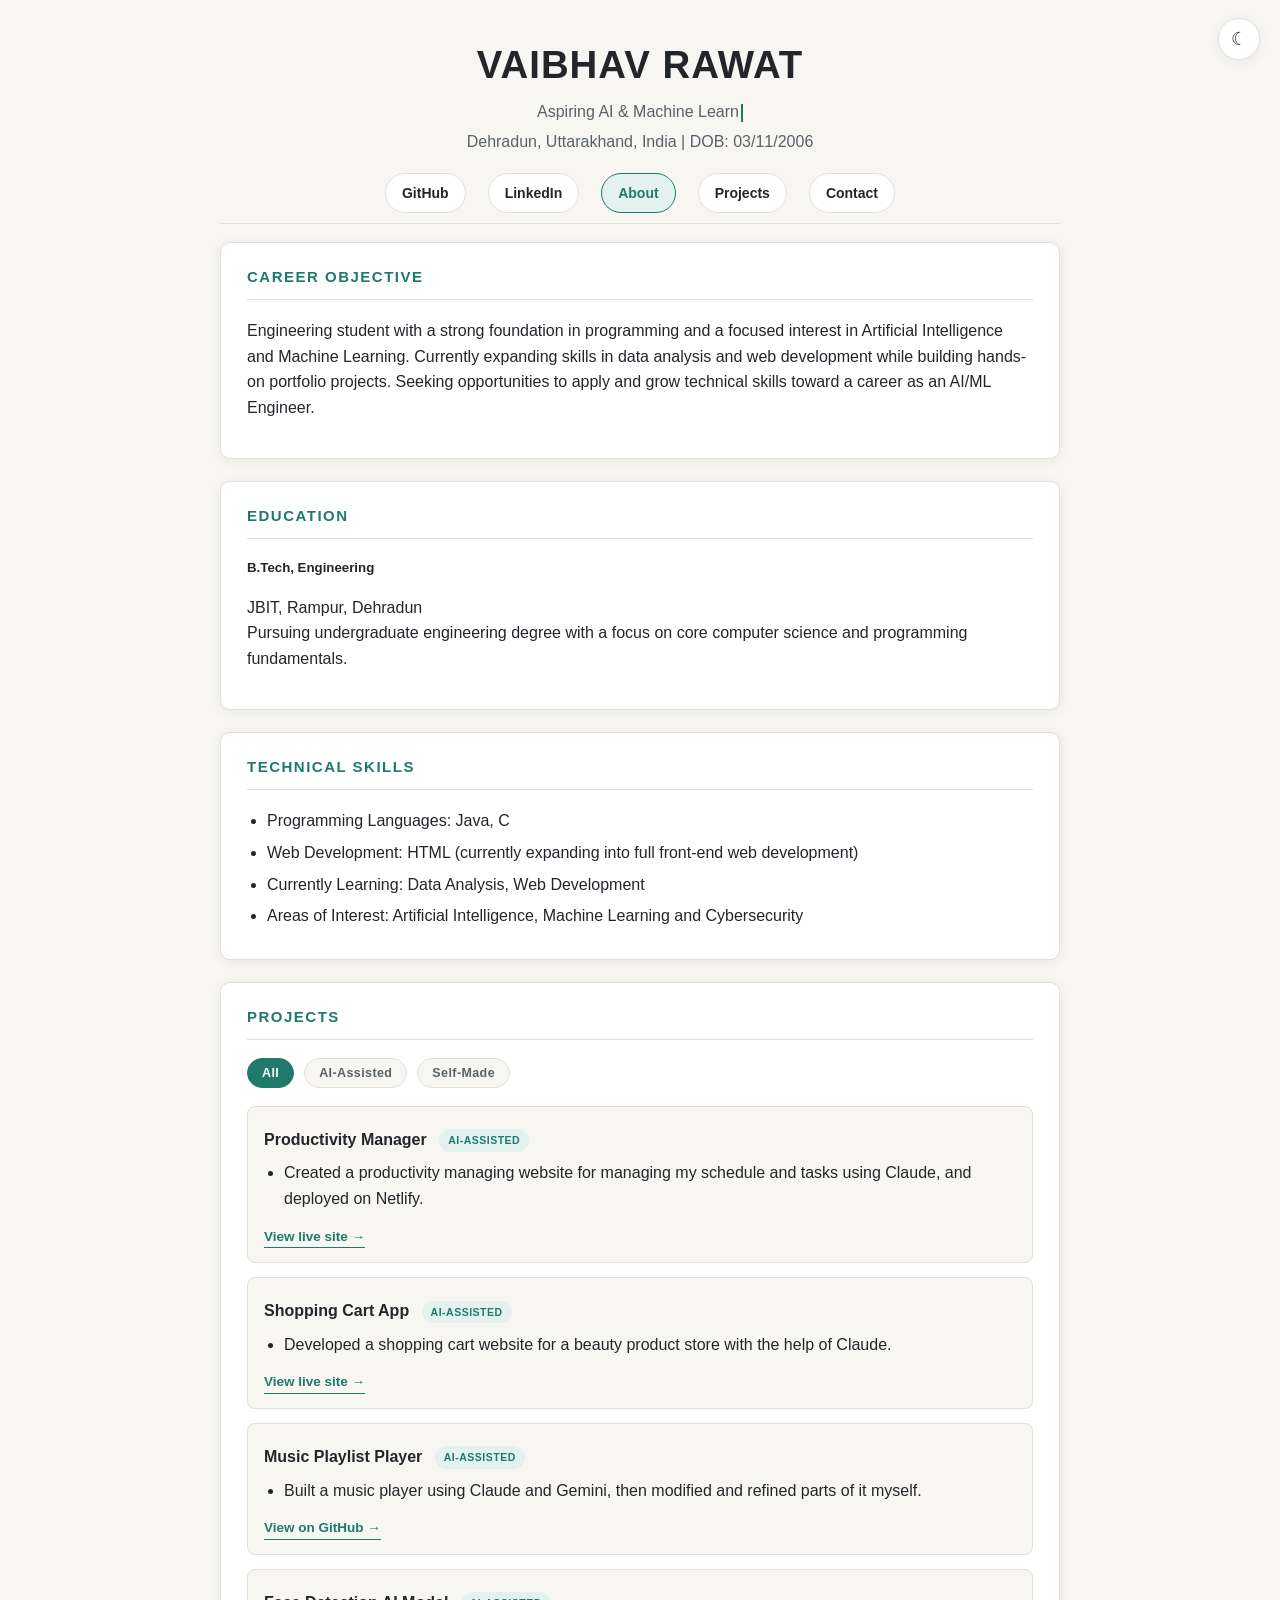
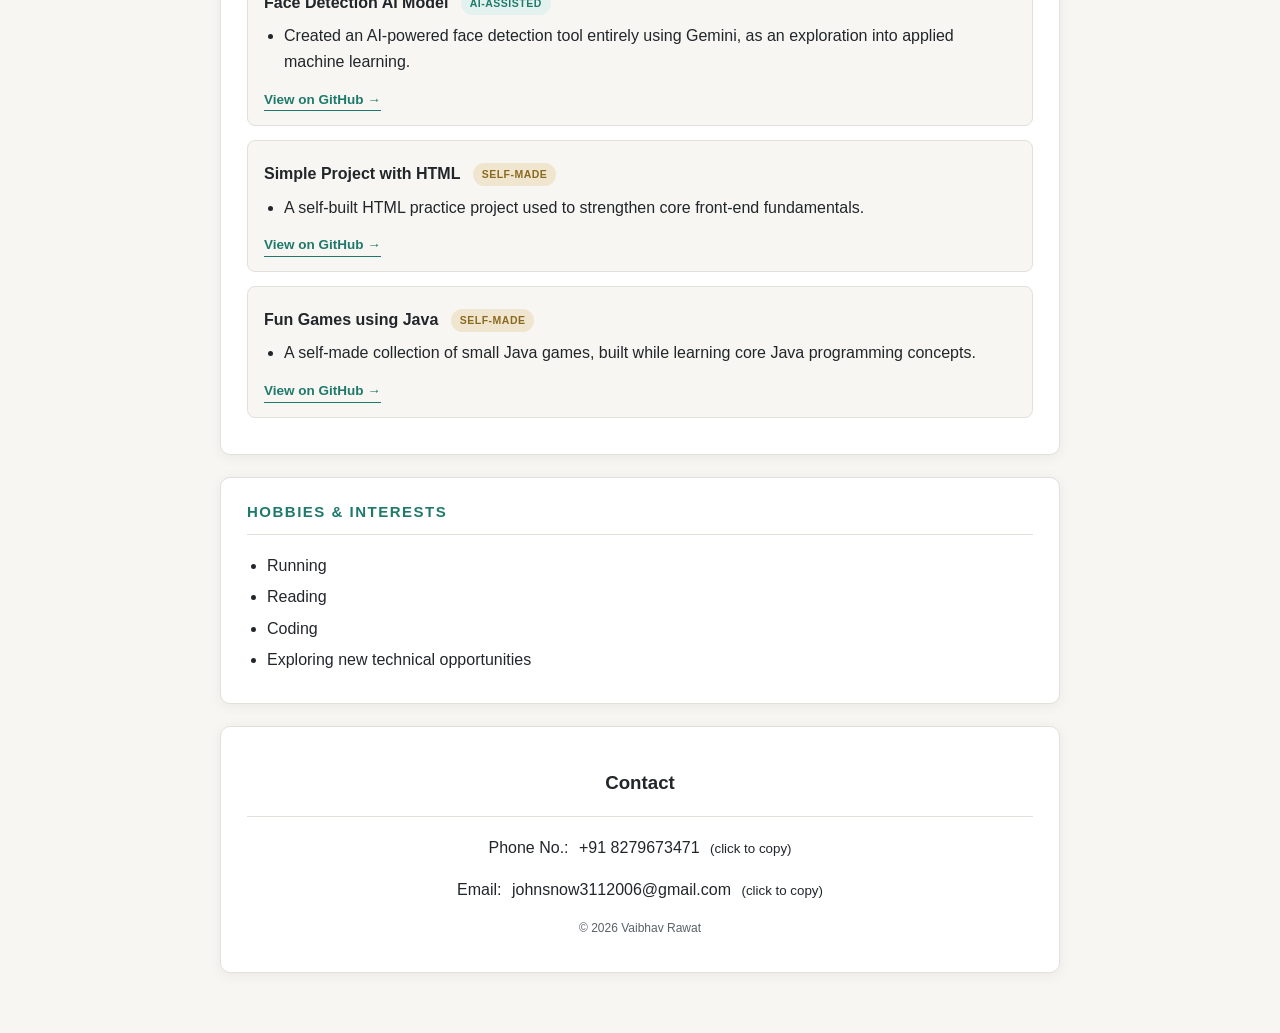
==== index.html @ 314aa216 "Create index.html" ====
<!DOCTYPE html>
<html lang="en">
<head>
    <meta charset="UTF-8">
    <meta name="viewport" content="width=device-width, initial-scale=1.0">
    <title>Vaibhav Rawat — Resume</title>
    <link rel="stylesheet" href="../css/index.css">
</head>
<body>

    <button class="theme-toggle" id="themeToggle" title="Toggle dark mode">☾</button>

    <div class="page-shell">

    <header>
        <div>
        <h1 align="center"><b><big>VAIBHAV RAWAT</big></b></h1>
        <p align="center" id="tagline" data-text="Aspiring AI &amp; Machine Learning Engineer">Aspiring AI &amp; Machine Learning Engineer</p>
        <p align="center">Dehradun, Uttarakhand, India | DOB: 03/11/2006</p>
        </div>

        <div id="links">
            <a href="https://github.com/vaibhavrawat-error404" style="text-decoration: none;" target="_blank">GitHub</a>
            <a href="https://www.linkedin.com/in/vaibhav-rawat-046279376/" style="text-decoration: none;" target="_blank">LinkedIn</a>
            <a href="#objective" data-section style="text-decoration: none;">About</a>
            <a href="#projects" data-section style="text-decoration: none;">Projects</a>
            <a href="#contact" data-section style="text-decoration: none;">Contact</a>
        </div>

        <hr>
    </header>

    <main>
        <section id="objective">
            <h3>Career Objective</h3>
            <hr>
            <p>Engineering student with a strong foundation in programming and a focused interest in Artificial Intelligence and Machine Learning. Currently expanding skills in data analysis and web development while building hands-on portfolio projects. Seeking opportunities to apply and grow technical skills toward a career as an AI/ML Engineer.</p>
        </section>

        <section id="education">
            <h3>Education</h3>
            <hr>
            <h5><b>B.Tech, Engineering</b></h5>
            <p>
                JBIT, Rampur, Dehradun<br>
                Pursuing undergraduate engineering degree with a focus on core computer science and programming fundamentals.
            </p>
        </section>

        <section id="skills">
            <h3>Technical Skills</h3>
            <hr>
            <ul>
                <li>Programming Languages: Java, C</li>
                <li>Web Development: HTML (currently expanding into full front-end web development)</li>
                <li>Currently Learning: Data Analysis, Web Development</li>
                <li>Areas of Interest: Artificial Intelligence, Machine Learning and Cybersecurity</li>
            </ul>
        </section>

        <section id="projects">
            <h3>Projects</h3>
            <hr>

            <div class="project-filters">
                <button class="filter-btn active" data-filter="all">All</button>
                <button class="filter-btn" data-filter="ai">AI-Assisted</button>
                <button class="filter-btn" data-filter="self">Self-Made</button>
            </div>

            <div class="project-card" data-type="ai">
                <h4>Productivity Manager <span class="badge ai">AI-Assisted</span></h4>
                <ul>
                    <li>Created a productivity managing website for managing my schedule and tasks using Claude, and deployed on Netlify.</li>
                </ul>
                <a class="project-link" href="https://managerforme.netlify.app" target="_blank">View live site →</a>
            </div>

            <div class="project-card" data-type="ai">
                <h4>Shopping Cart App <span class="badge ai">AI-Assisted</span></h4>
                <ul>
                    <li>Developed a shopping cart website for a beauty product store with the help of Claude.</li>
                </ul>
                <a class="project-link" href="https://glittering-pithivier-46cb53.netlify.app" target="_blank">View live site →</a>
            </div>

            <div class="project-card" data-type="ai">
                <h4>Music Playlist Player <span class="badge ai">AI-Assisted</span></h4>
                <ul>
                    <li>Built a music player using Claude and Gemini, then modified and refined parts of it myself.</li>
                </ul>
                <a class="project-link" href="https://github.com/vaibhavrawat-error404/Music-Playlist-Player" target="_blank">View on GitHub →</a>
            </div>

            <div class="project-card" data-type="ai">
                <h4>Face Detection AI Model <span class="badge ai">AI-Assisted</span></h4>
                <ul>
                    <li>Created an AI-powered face detection tool entirely using Gemini, as an exploration into applied machine learning.</li>
                </ul>
                <a class="project-link" href="https://github.com/vaibhavrawat-error404/face-detection-ai-model" target="_blank">View on GitHub →</a>
            </div>

            <div class="project-card" data-type="self">
                <h4>Simple Project with HTML <span class="badge self">Self-Made</span></h4>
                <ul>
                    <li>A self-built HTML practice project used to strengthen core front-end fundamentals.</li>
                </ul>
                <a class="project-link" href="https://github.com/vaibhavrawat-error404/simple-project-with-html" target="_blank">View on GitHub →</a>
            </div>

            <div class="project-card" data-type="self">
                <h4>Fun Games using Java <span class="badge self">Self-Made</span></h4>
                <ul>
                    <li>A self-made collection of small Java games, built while learning core Java programming concepts.</li>
                </ul>
                <a class="project-link" href="https://github.com/vaibhavrawat-error404/fun-games-using-java" target="_blank">View on GitHub →</a>
            </div>
        </section>

        <section id="hobbies">
            <h3>Hobbies &amp; Interests</h3>
            <hr>
            <ul>
                <li>Running</li>
                <li>Reading</li>
                <li>Coding</li>
                <li>Exploring new technical opportunities</li>
            </ul>
        </section>
    </main>

    <footer id="contact">
        <h3 align="center">Contact</h3>
        <hr>
        <p align="center">Phone No.: <span class="copyable" data-copy="+91 8279673471">+91 8279673471</span> <small>(click to copy)</small></p>
        <p align="center">Email: <span class="copyable" data-copy="johnsnow3112006@gmail.com">johnsnow3112006@gmail.com</span> <small>(click to copy)</small></p>
        <p align="center" style="font-size:12px; color:var(--text-soft);">© <span id="year"></span> Vaibhav Rawat</p>
    </footer>

    </div>

    <button id="backToTop" title="Back to top">↑</button>
    <div id="toast"></div>

    <script src="../js/index.js"></script>
</body>
</html>
---- css/index.css ----
/* ===========================================================
   Vaibhav Rawat — Resume Site Styles
   Simple, clean palette: off-white base + single teal accent
   =========================================================== */

:root{
  --bg:#f7f6f2;
  --bg-alt:#ffffff;
  --text:#22262b;
  --text-soft:#5a6169;
  --accent:#1f7a6c;
  --accent-soft:#e4f2ef;
  --border:#e2e0da;
  --shadow:0 2px 14px rgba(0,0,0,0.06);
  --radius:10px;
}

[data-theme="dark"]{
  --bg:#15181c;
  --bg-alt:#1c2126;
  --text:#eceef0;
  --text-soft:#9aa2ab;
  --accent:#4fd3bd;
  --accent-soft:#1e2b29;
  --border:#2a2f35;
  --shadow:0 2px 14px rgba(0,0,0,0.35);
}

*{ box-sizing:border-box; }

html{ scroll-behavior:smooth; }

body{
  margin:0;
  background:var(--bg);
  color:var(--text);
  font-family:'Segoe UI', Roboto, Helvetica, Arial, sans-serif;
  line-height:1.6;
  transition:background .3s ease, color .3s ease;
}

a{ color:var(--accent); }

hr{ border:none; border-top:1px solid var(--border); margin:10px 0 18px; }

/* ---------- Layout shell ---------- */
.page-shell{ max-width:880px; margin:0 auto; padding:0 20px 60px; }

/* ---------- Header ---------- */
header{ padding-top:34px; position:relative; }

.theme-toggle{
  position:fixed; top:18px; right:20px; z-index:50;
  width:42px; height:42px; border-radius:50%;
  border:1px solid var(--border); background:var(--bg-alt);
  color:var(--text); cursor:pointer; font-size:18px;
  display:flex; align-items:center; justify-content:center;
  box-shadow:var(--shadow); transition:transform .2s ease;
}
.theme-toggle:hover{ transform:scale(1.06); }

header h1{ margin:0 0 4px; letter-spacing:1px; }
header p{ margin:4px 0; color:var(--text-soft); }

#links{
  display:flex; justify-content:center; gap:22px; margin:18px 0 6px;
  flex-wrap:wrap;
}
#links a{
  text-decoration:none; color:var(--text); font-weight:600; font-size:14px;
  padding:8px 16px; border:1px solid var(--border); border-radius:999px;
  transition:all .2s ease; background:var(--bg-alt);
}
#links a:hover{ background:var(--accent); color:#fff; border-color:var(--accent); }
#links a.active-nav{ background:var(--accent-soft); border-color:var(--accent); color:var(--accent); }

/* ---------- Sections / boxes ---------- */
main section{
  background:var(--bg-alt);
  border:1px solid var(--border);
  border-radius:var(--radius);
  padding:22px 26px;
  margin-bottom:22px;
  box-shadow:var(--shadow);
  opacity:0;
  transform:translateY(18px);
  transition:opacity .6s ease, transform .6s ease;
}
main section.in-view{ opacity:1; transform:translateY(0); }

main section h3{
  margin:0 0 10px; font-size:15px; letter-spacing:1.5px;
  color:var(--accent); text-transform:uppercase;
}

main section h5, main section h4{ margin:6px 0 4px; }

ul{ padding-left:20px; margin:8px 0; }
li{ margin-bottom:6px; }

/* ---------- Projects ---------- */
.project-filters{
  display:flex; gap:10px; margin:2px 0 18px; flex-wrap:wrap;
}
.filter-btn{
  font-family:inherit; font-size:12.5px; font-weight:600; letter-spacing:.4px;
  padding:7px 14px; border-radius:999px; border:1px solid var(--border);
  background:var(--bg); color:var(--text-soft); cursor:pointer; transition:all .2s ease;
}
.filter-btn:hover{ border-color:var(--accent); color:var(--accent); }
.filter-btn.active{ background:var(--accent); border-color:var(--accent); color:#fff; }

.project-card{
  border:1px solid var(--border); border-radius:8px; padding:14px 16px;
  margin-bottom:14px; background:var(--bg); transition:all .35s ease;
}
.project-card:hover{ border-color:var(--accent); transform:translateY(-2px); box-shadow:var(--shadow); }
.project-card.hidden{ display:none; }

.badge{
  display:inline-block; font-size:10.5px; font-weight:700; letter-spacing:.5px;
  padding:3px 9px; border-radius:999px; margin-left:8px; vertical-align:middle;
  text-transform:uppercase;
}
.badge.ai{ background:var(--accent-soft); color:var(--accent); }
.badge.self{ background:#f0e6cf; color:#8a6a20; }
[data-theme="dark"] .badge.self{ background:#332a14; color:#e0c072; }

.project-link{
  display:inline-block; margin-top:6px; font-size:13.5px; font-weight:600;
  text-decoration:none; border-bottom:1px solid var(--accent);
}

/* ---------- Contact ---------- */
footer{
  background:var(--bg-alt); border:1px solid var(--border); border-radius:var(--radius);
  padding:22px 26px; box-shadow:var(--shadow);
}
.copyable{
  cursor:pointer; padding:3px 6px; border-radius:5px; transition:background .2s ease;
}
.copyable:hover{ background:var(--accent-soft); }

#toast{
  position:fixed; bottom:26px; left:50%; transform:translateX(-50%) translateY(20px);
  background:var(--text); color:var(--bg); padding:10px 18px; border-radius:8px;
  font-size:13px; opacity:0; pointer-events:none; transition:all .3s ease; z-index:60;
}
#toast.show{ opacity:1; transform:translateX(-50%) translateY(0); }

/* ---------- Back to top ---------- */
#backToTop{
  position:fixed; bottom:26px; right:24px; width:44px; height:44px; border-radius:50%;
  background:var(--accent); color:#fff; border:none; font-size:18px; cursor:pointer;
  box-shadow:var(--shadow); opacity:0; pointer-events:none; transition:all .3s ease; z-index:50;
}
#backToTop.show{ opacity:1; pointer-events:auto; }
#backToTop:hover{ transform:translateY(-3px); }

/* ---------- Typing tagline ---------- */
#tagline{ min-height:1.4em; }
#tagline .cursor{ display:inline-block; width:2px; height:1.1em; vertical-align:middle; background:var(--accent); margin-left:2px; animation:blink 0.9s steps(1) infinite; }
@keyframes blink{ 50%{ opacity:0; } }

@media (max-width:600px){
  header h1 big{ font-size:26px; }
  main section{ padding:18px; }
  .theme-toggle{ top:12px; right:12px; }
}
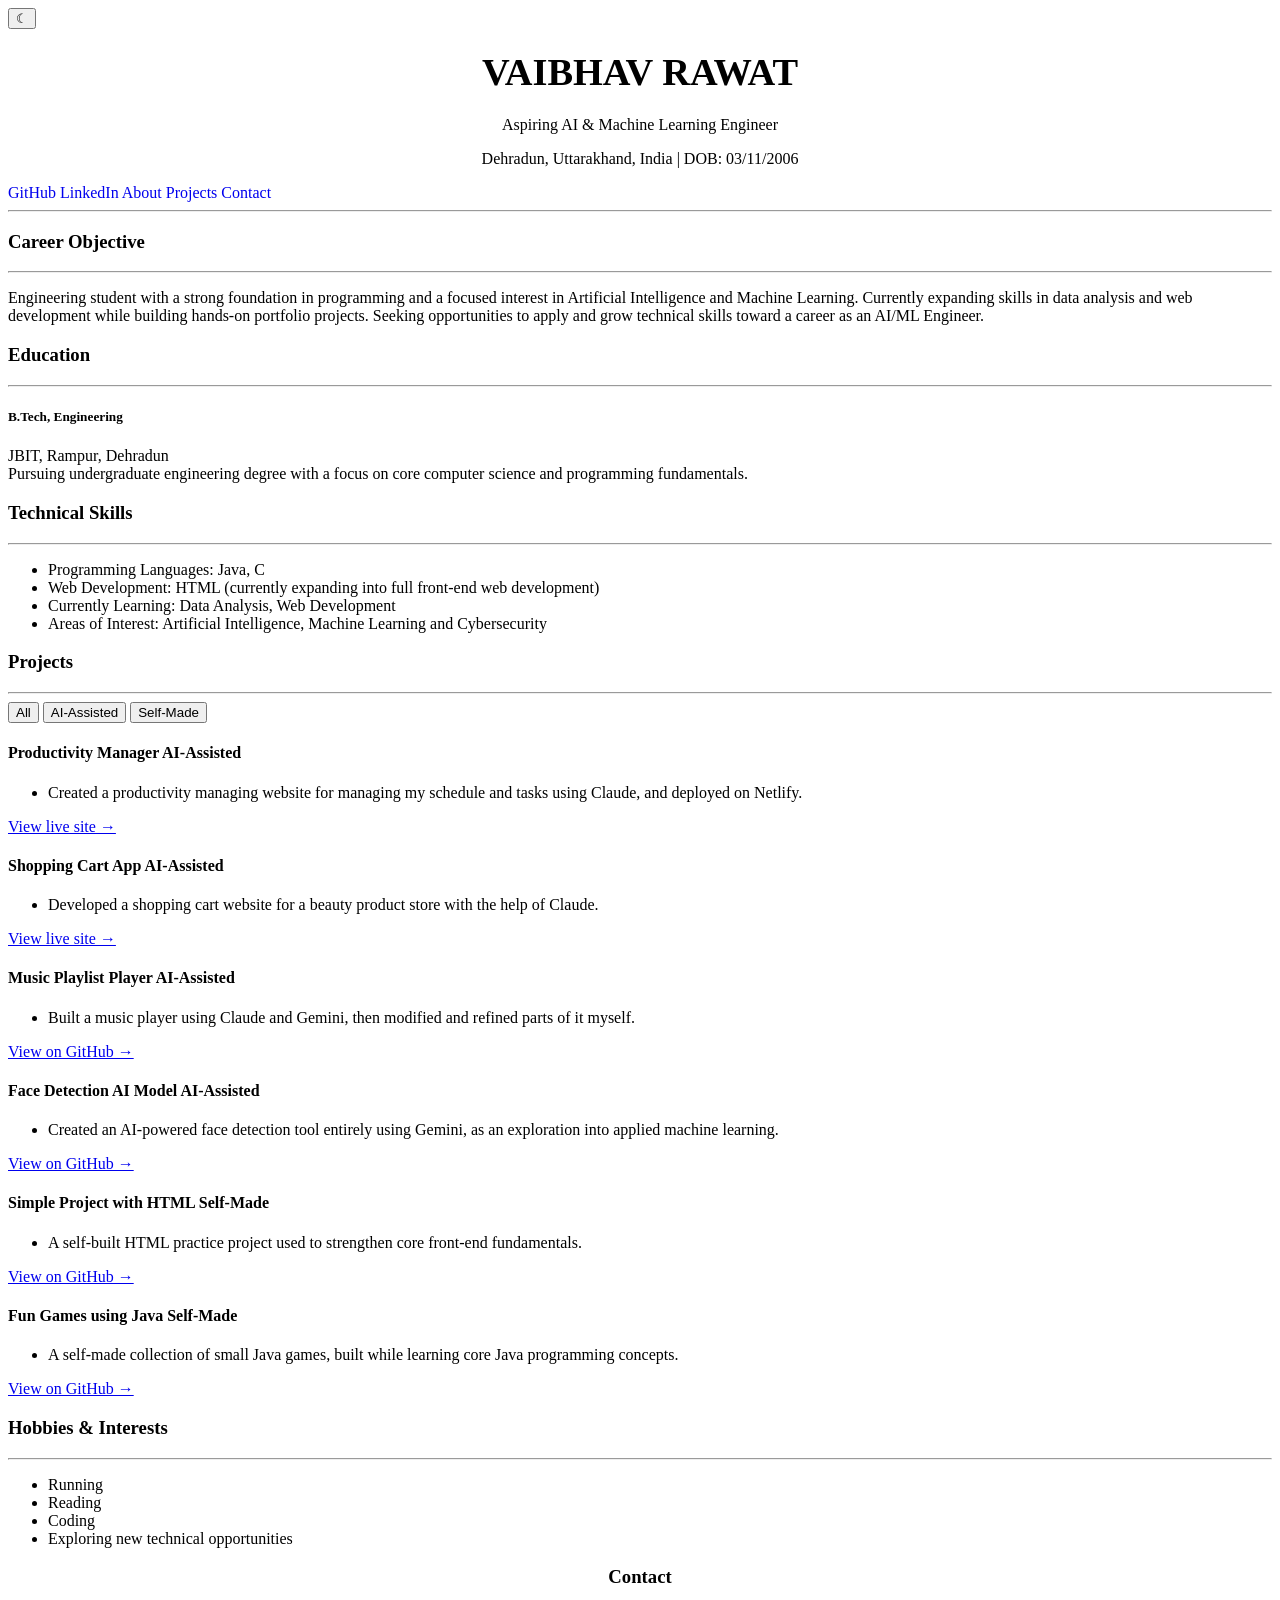
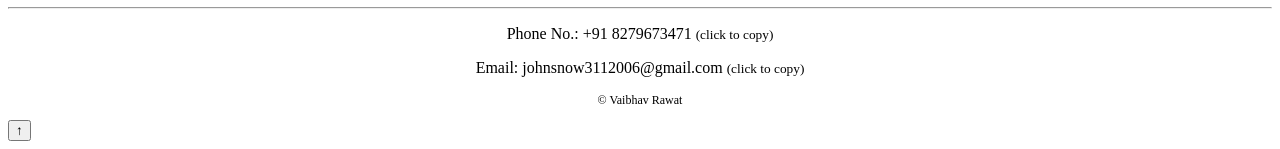
==== commit 1e8d3c0b: "Fix stylesheet and script paths in index.html" ====
--- a/index.html
+++ b/index.html
@@ -4,7 +4,7 @@
     <meta charset="UTF-8">
     <meta name="viewport" content="width=device-width, initial-scale=1.0">
     <title>Vaibhav Rawat — Resume</title>
-    <link rel="stylesheet" href="../css/index.css">
+    <link rel="stylesheet" href="..css/css/index.css">
 </head>
 <body>
 
@@ -142,6 +142,6 @@
     <button id="backToTop" title="Back to top">↑</button>
     <div id="toast"></div>
 
-    <script src="../js/index.js"></script>
+    <script src="..js/js/index.js"></script>
 </body>
 </html>
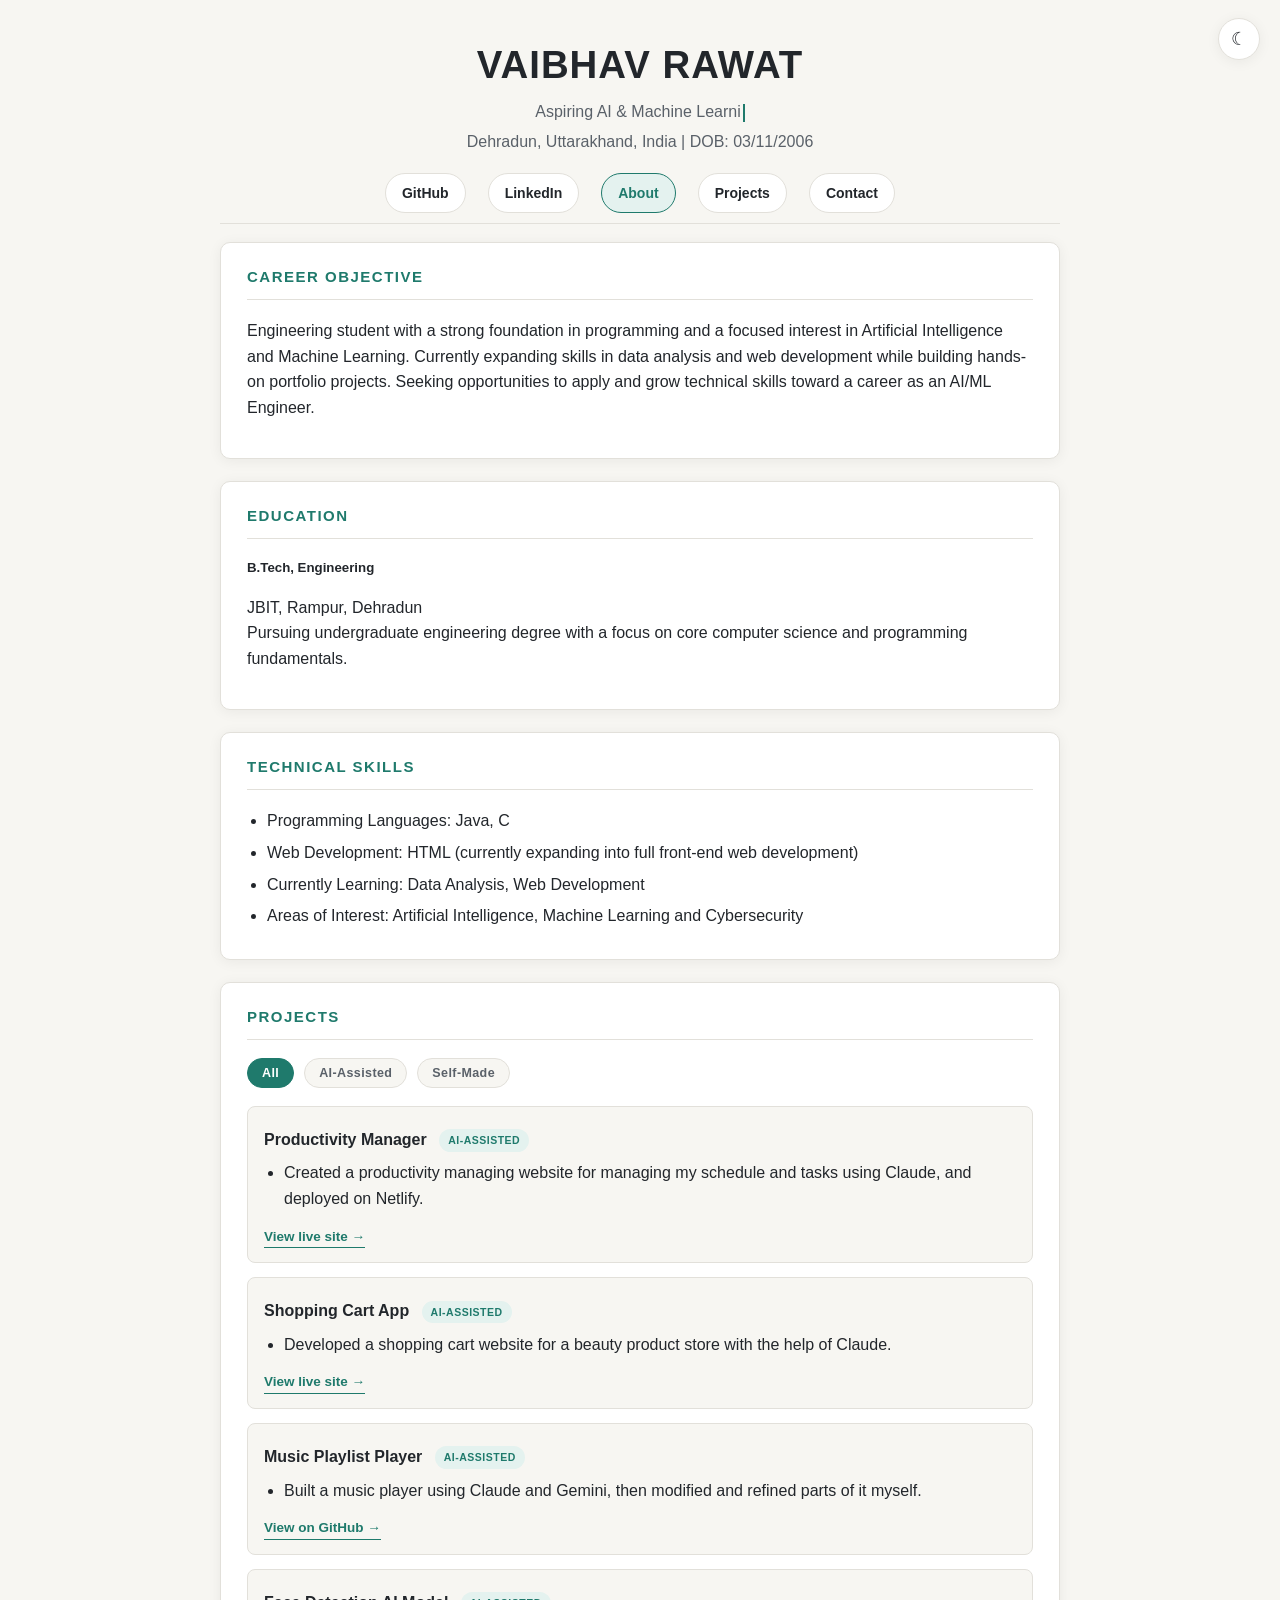
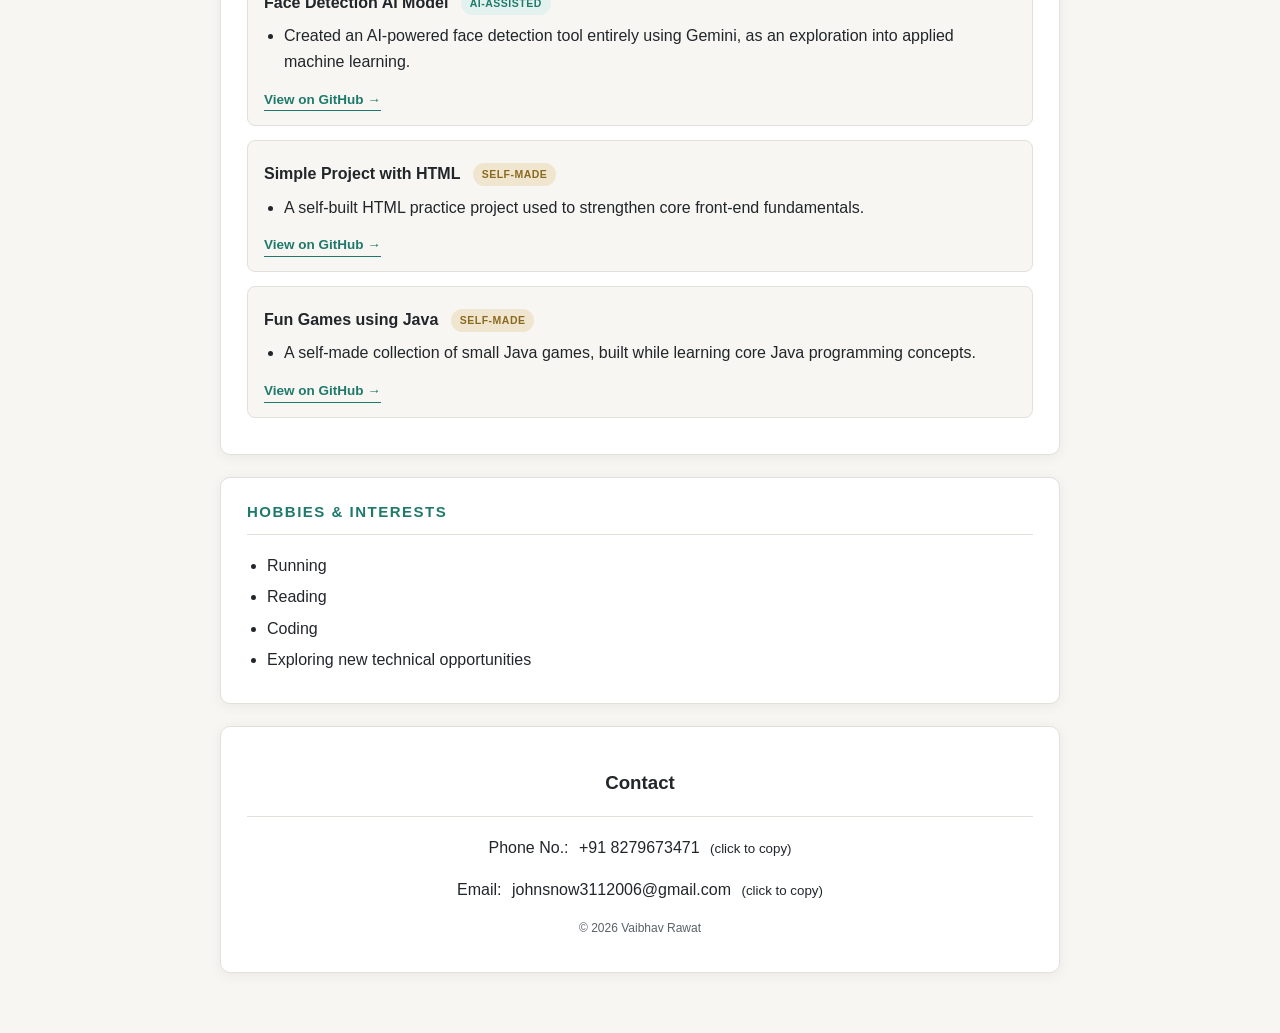
==== commit c56ef83f: "Fix stylesheet and script paths in index.html" ====
--- a/index.html
+++ b/index.html
@@ -4,7 +4,7 @@
     <meta charset="UTF-8">
     <meta name="viewport" content="width=device-width, initial-scale=1.0">
     <title>Vaibhav Rawat — Resume</title>
-    <link rel="stylesheet" href="..css/css/index.css">
+    <link rel="stylesheet" href="css/index.css">
 </head>
 <body>
 
@@ -142,6 +142,6 @@
     <button id="backToTop" title="Back to top">↑</button>
     <div id="toast"></div>
 
-    <script src="..js/js/index.js"></script>
+    <script src="js/index.js"></script>
 </body>
 </html>
--- a/css/index.css
+++ b/css/index.css
@@ -0,0 +1,169 @@
+/* ===========================================================
+   Vaibhav Rawat — Resume Site Styles
+   Simple, clean palette: off-white base + single teal accent
+   =========================================================== */
+
+:root{
+  --bg:#f7f6f2;
+  --bg-alt:#ffffff;
+  --text:#22262b;
+  --text-soft:#5a6169;
+  --accent:#1f7a6c;
+  --accent-soft:#e4f2ef;
+  --border:#e2e0da;
+  --shadow:0 2px 14px rgba(0,0,0,0.06);
+  --radius:10px;
+}
+
+[data-theme="dark"]{
+  --bg:#15181c;
+  --bg-alt:#1c2126;
+  --text:#eceef0;
+  --text-soft:#9aa2ab;
+  --accent:#4fd3bd;
+  --accent-soft:#1e2b29;
+  --border:#2a2f35;
+  --shadow:0 2px 14px rgba(0,0,0,0.35);
+}
+
+*{ box-sizing:border-box; }
+
+html{ scroll-behavior:smooth; }
+
+body{
+  margin:0;
+  background:var(--bg);
+  color:var(--text);
+  font-family:'Segoe UI', Roboto, Helvetica, Arial, sans-serif;
+  line-height:1.6;
+  transition:background .3s ease, color .3s ease;
+}
+
+a{ color:var(--accent); }
+
+hr{ border:none; border-top:1px solid var(--border); margin:10px 0 18px; }
+
+/* ---------- Layout shell ---------- */
+.page-shell{ max-width:880px; margin:0 auto; padding:0 20px 60px; }
+
+/* ---------- Header ---------- */
+header{ padding-top:34px; position:relative; }
+
+.theme-toggle{
+  position:fixed; top:18px; right:20px; z-index:50;
+  width:42px; height:42px; border-radius:50%;
+  border:1px solid var(--border); background:var(--bg-alt);
+  color:var(--text); cursor:pointer; font-size:18px;
+  display:flex; align-items:center; justify-content:center;
+  box-shadow:var(--shadow); transition:transform .2s ease;
+}
+.theme-toggle:hover{ transform:scale(1.06); }
+
+header h1{ margin:0 0 4px; letter-spacing:1px; }
+header p{ margin:4px 0; color:var(--text-soft); }
+
+#links{
+  display:flex; justify-content:center; gap:22px; margin:18px 0 6px;
+  flex-wrap:wrap;
+}
+#links a{
+  text-decoration:none; color:var(--text); font-weight:600; font-size:14px;
+  padding:8px 16px; border:1px solid var(--border); border-radius:999px;
+  transition:all .2s ease; background:var(--bg-alt);
+}
+#links a:hover{ background:var(--accent); color:#fff; border-color:var(--accent); }
+#links a.active-nav{ background:var(--accent-soft); border-color:var(--accent); color:var(--accent); }
+
+/* ---------- Sections / boxes ---------- */
+main section{
+  background:var(--bg-alt);
+  border:1px solid var(--border);
+  border-radius:var(--radius);
+  padding:22px 26px;
+  margin-bottom:22px;
+  box-shadow:var(--shadow);
+  opacity:0;
+  transform:translateY(18px);
+  transition:opacity .6s ease, transform .6s ease;
+}
+main section.in-view{ opacity:1; transform:translateY(0); }
+
+main section h3{
+  margin:0 0 10px; font-size:15px; letter-spacing:1.5px;
+  color:var(--accent); text-transform:uppercase;
+}
+
+main section h5, main section h4{ margin:6px 0 4px; }
+
+ul{ padding-left:20px; margin:8px 0; }
+li{ margin-bottom:6px; }
+
+/* ---------- Projects ---------- */
+.project-filters{
+  display:flex; gap:10px; margin:2px 0 18px; flex-wrap:wrap;
+}
+.filter-btn{
+  font-family:inherit; font-size:12.5px; font-weight:600; letter-spacing:.4px;
+  padding:7px 14px; border-radius:999px; border:1px solid var(--border);
+  background:var(--bg); color:var(--text-soft); cursor:pointer; transition:all .2s ease;
+}
+.filter-btn:hover{ border-color:var(--accent); color:var(--accent); }
+.filter-btn.active{ background:var(--accent); border-color:var(--accent); color:#fff; }
+
+.project-card{
+  border:1px solid var(--border); border-radius:8px; padding:14px 16px;
+  margin-bottom:14px; background:var(--bg); transition:all .35s ease;
+}
+.project-card:hover{ border-color:var(--accent); transform:translateY(-2px); box-shadow:var(--shadow); }
+.project-card.hidden{ display:none; }
+
+.badge{
+  display:inline-block; font-size:10.5px; font-weight:700; letter-spacing:.5px;
+  padding:3px 9px; border-radius:999px; margin-left:8px; vertical-align:middle;
+  text-transform:uppercase;
+}
+.badge.ai{ background:var(--accent-soft); color:var(--accent); }
+.badge.self{ background:#f0e6cf; color:#8a6a20; }
+[data-theme="dark"] .badge.self{ background:#332a14; color:#e0c072; }
+
+.project-link{
+  display:inline-block; margin-top:6px; font-size:13.5px; font-weight:600;
+  text-decoration:none; border-bottom:1px solid var(--accent);
+}
+
+/* ---------- Contact ---------- */
+footer{
+  background:var(--bg-alt); border:1px solid var(--border); border-radius:var(--radius);
+  padding:22px 26px; box-shadow:var(--shadow);
+}
+.copyable{
+  cursor:pointer; padding:3px 6px; border-radius:5px; transition:background .2s ease;
+}
+.copyable:hover{ background:var(--accent-soft); }
+
+#toast{
+  position:fixed; bottom:26px; left:50%; transform:translateX(-50%) translateY(20px);
+  background:var(--text); color:var(--bg); padding:10px 18px; border-radius:8px;
+  font-size:13px; opacity:0; pointer-events:none; transition:all .3s ease; z-index:60;
+}
+#toast.show{ opacity:1; transform:translateX(-50%) translateY(0); }
+
+/* ---------- Back to top ---------- */
+#backToTop{
+  position:fixed; bottom:26px; right:24px; width:44px; height:44px; border-radius:50%;
+  background:var(--accent); color:#fff; border:none; font-size:18px; cursor:pointer;
+  box-shadow:var(--shadow); opacity:0; pointer-events:none; transition:all .3s ease; z-index:50;
+}
+#backToTop.show{ opacity:1; pointer-events:auto; }
+#backToTop:hover{ transform:translateY(-3px); }
+
+/* ---------- Typing tagline ---------- */
+#tagline{ min-height:1.4em; }
+#tagline .cursor{ display:inline-block; width:2px; height:1.1em; vertical-align:middle; background:var(--accent); margin-left:2px; animation:blink 0.9s steps(1) infinite; }
+@keyframes blink{ 50%{ opacity:0; } }
+
+@media (max-width:600px){
+  header h1 big{ font-size:26px; }
+  main section{ padding:18px; }
+  .theme-toggle{ top:12px; right:12px; }
+}
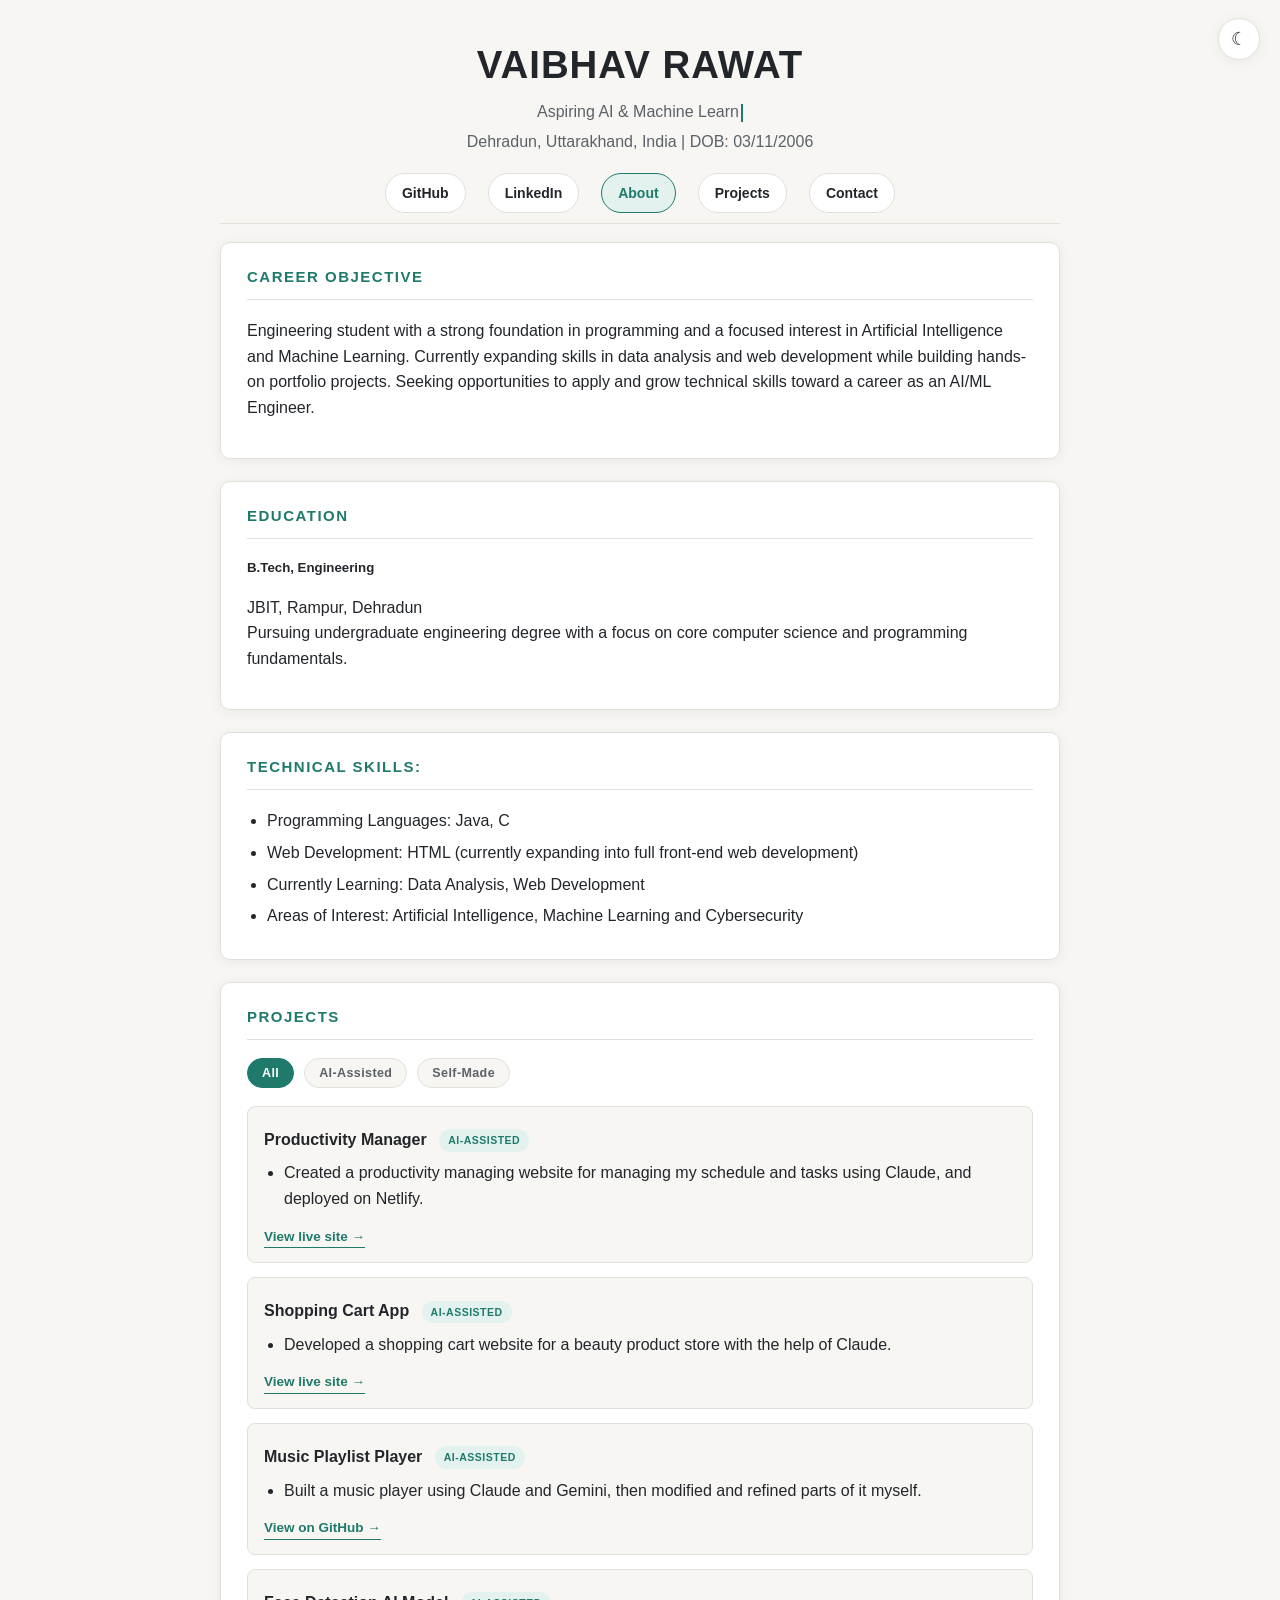
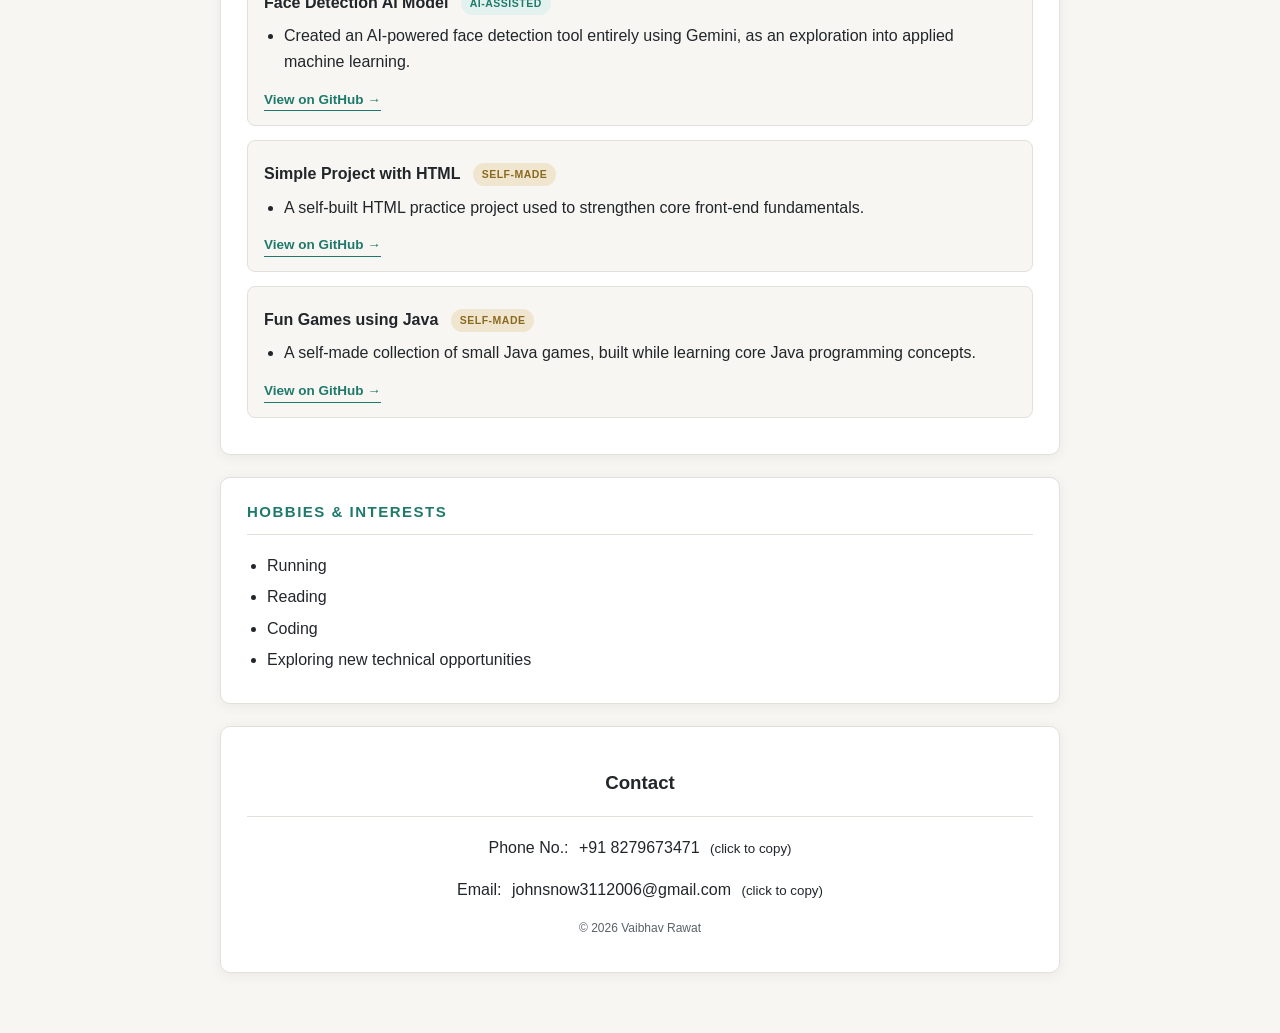
==== commit 905085ad: "Add colon to Technical Skills heading" ====
--- a/index.html
+++ b/index.html
@@ -48,7 +48,7 @@
         </section>
 
         <section id="skills">
-            <h3>Technical Skills</h3>
+            <h3>Technical Skills:</h3>
             <hr>
             <ul>
                 <li>Programming Languages: Java, C</li>
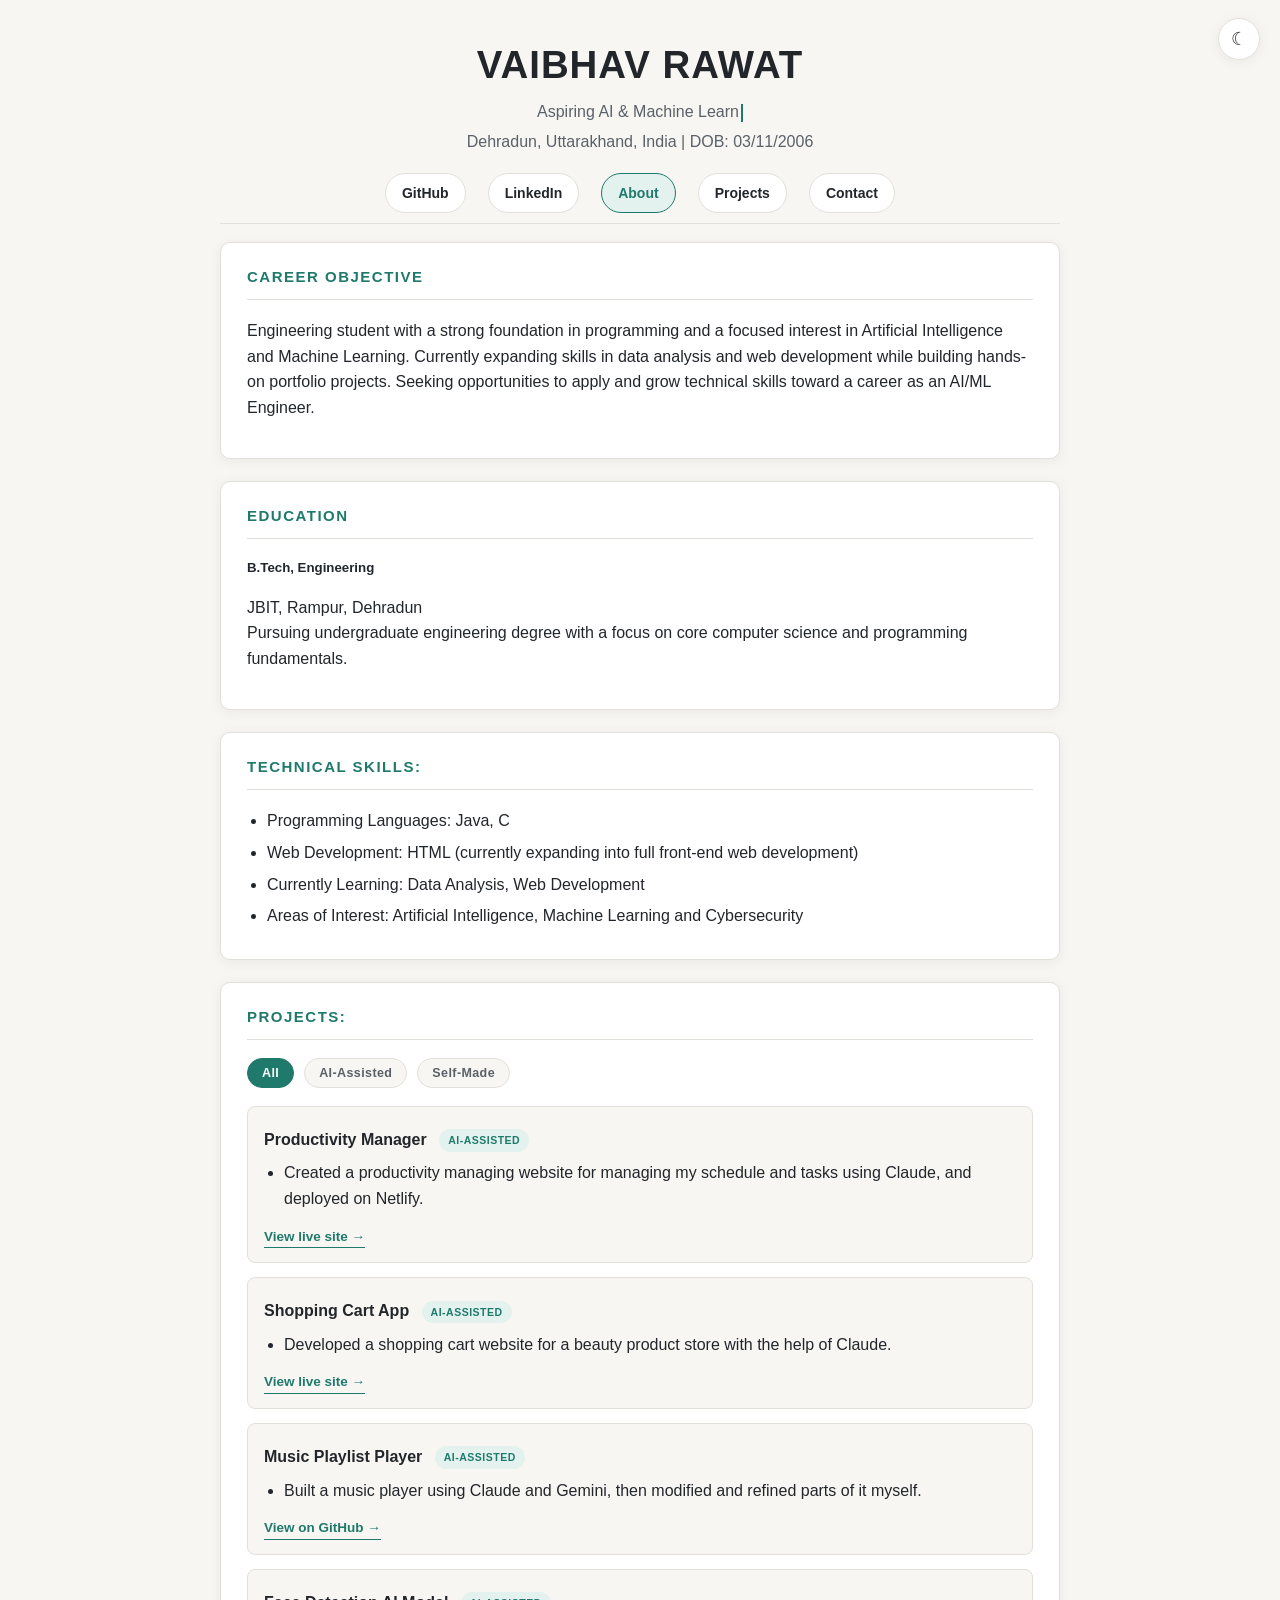
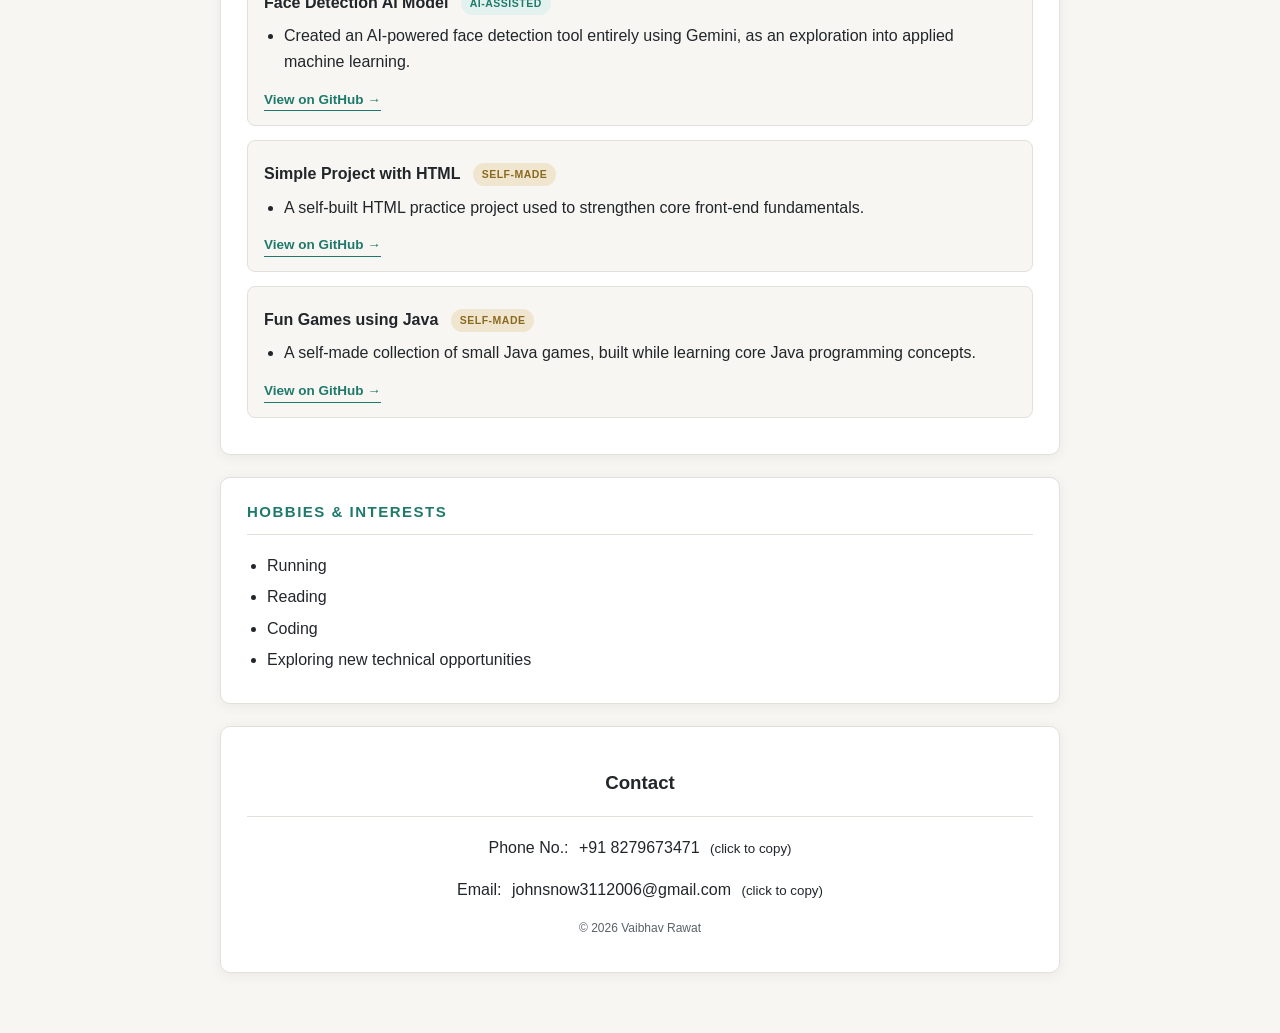
==== commit 07312d3e: "Add colon to Projects heading in index.html" ====
--- a/index.html
+++ b/index.html
@@ -59,7 +59,7 @@
         </section>
 
         <section id="projects">
-            <h3>Projects</h3>
+            <h3>Projects:</h3>
             <hr>
 
             <div class="project-filters">
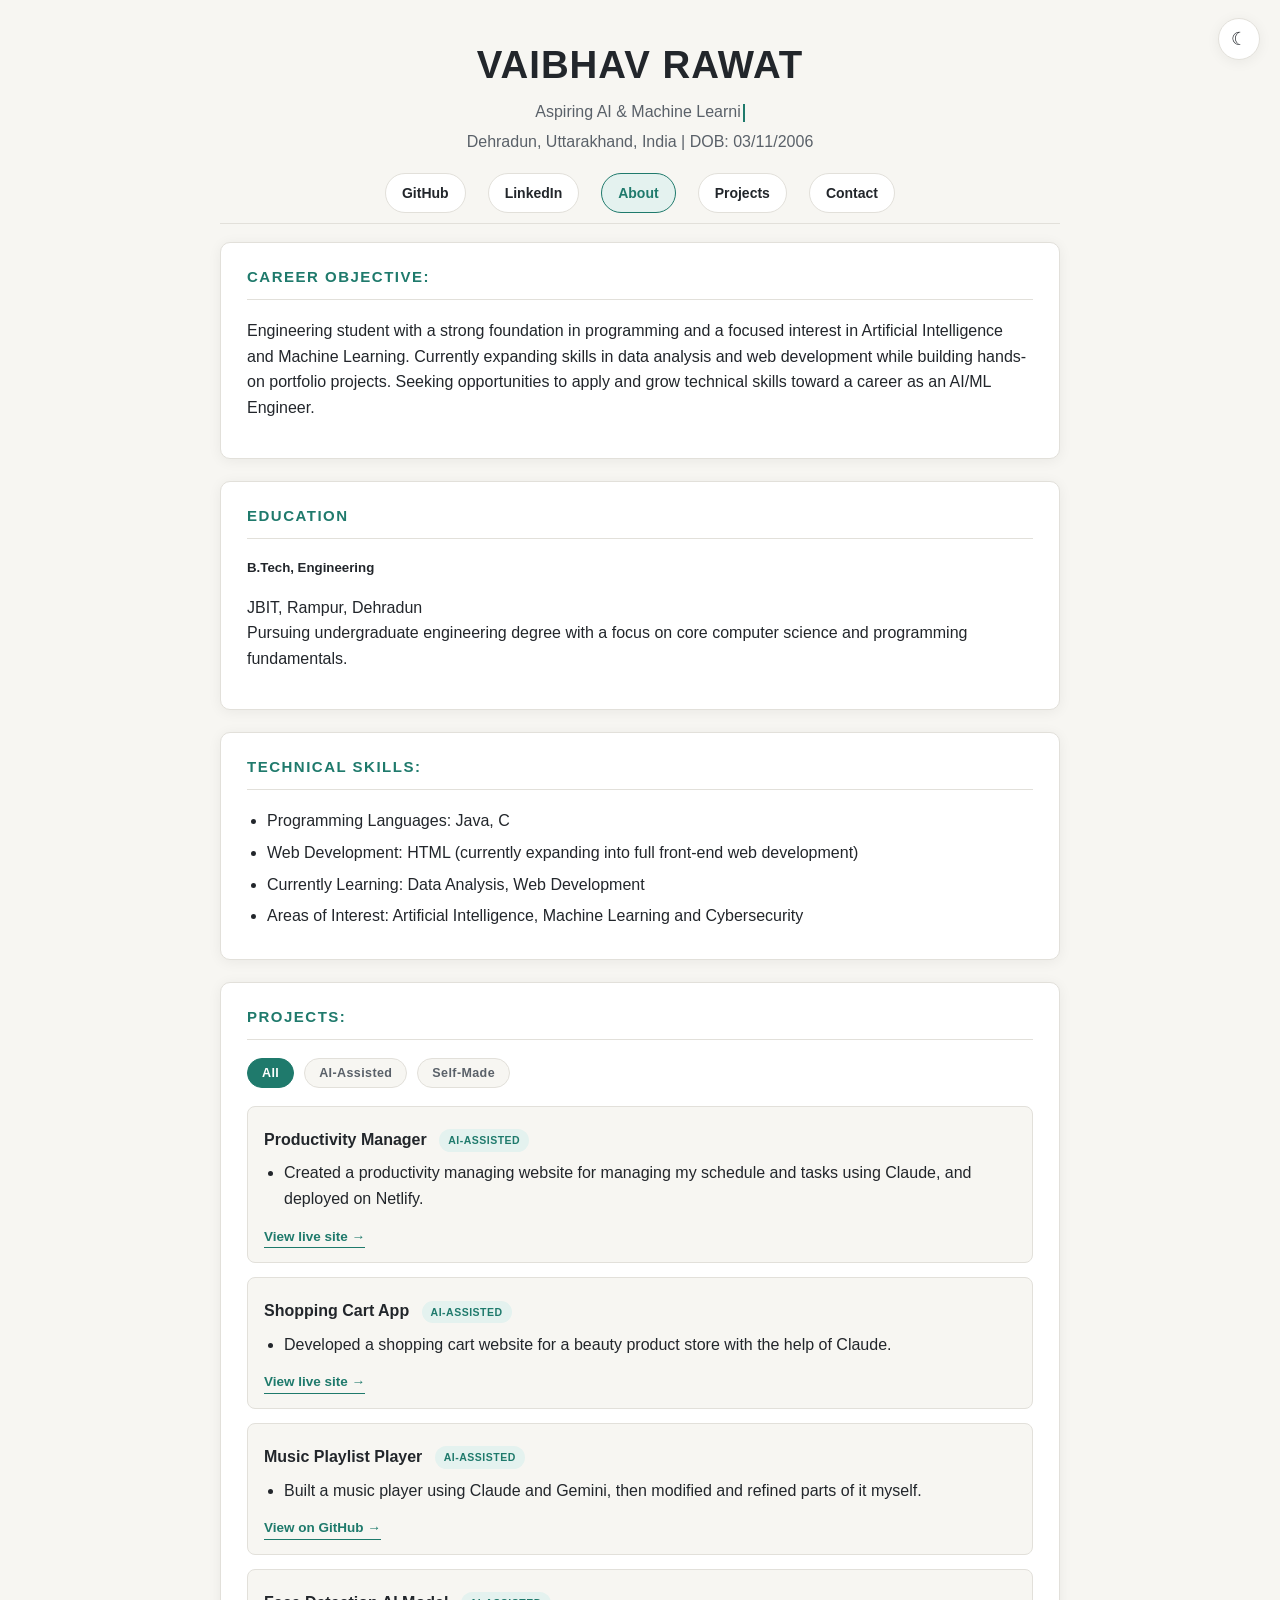
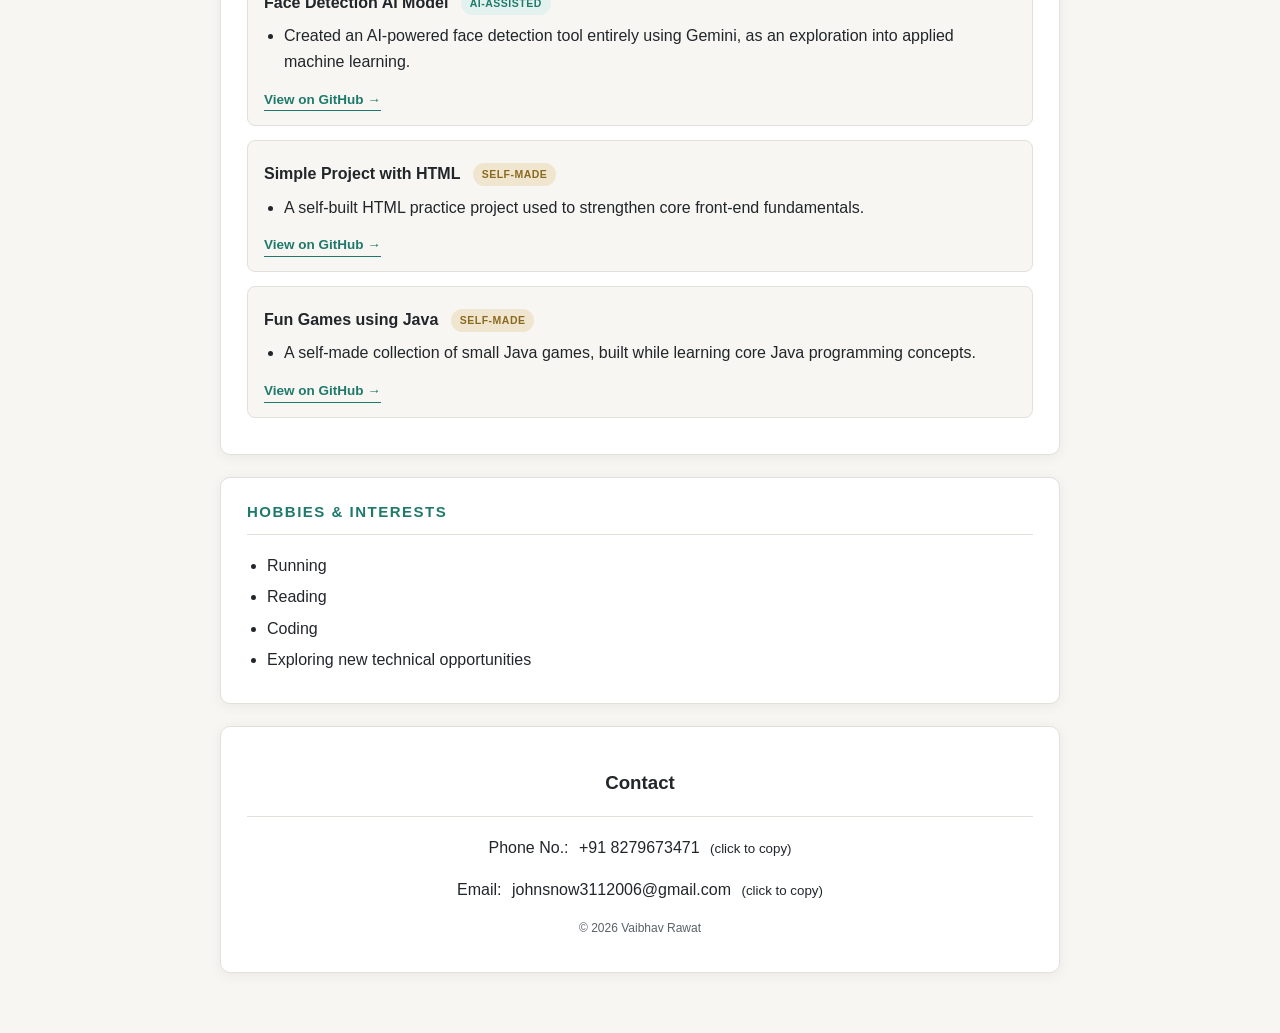
==== commit 6141c6dc: "Update career objective header for clarity" ====
--- a/index.html
+++ b/index.html
@@ -32,7 +32,7 @@
 
     <main>
         <section id="objective">
-            <h3>Career Objective</h3>
+            <h3>Career Objective:</h3>
             <hr>
             <p>Engineering student with a strong foundation in programming and a focused interest in Artificial Intelligence and Machine Learning. Currently expanding skills in data analysis and web development while building hands-on portfolio projects. Seeking opportunities to apply and grow technical skills toward a career as an AI/ML Engineer.</p>
         </section>
